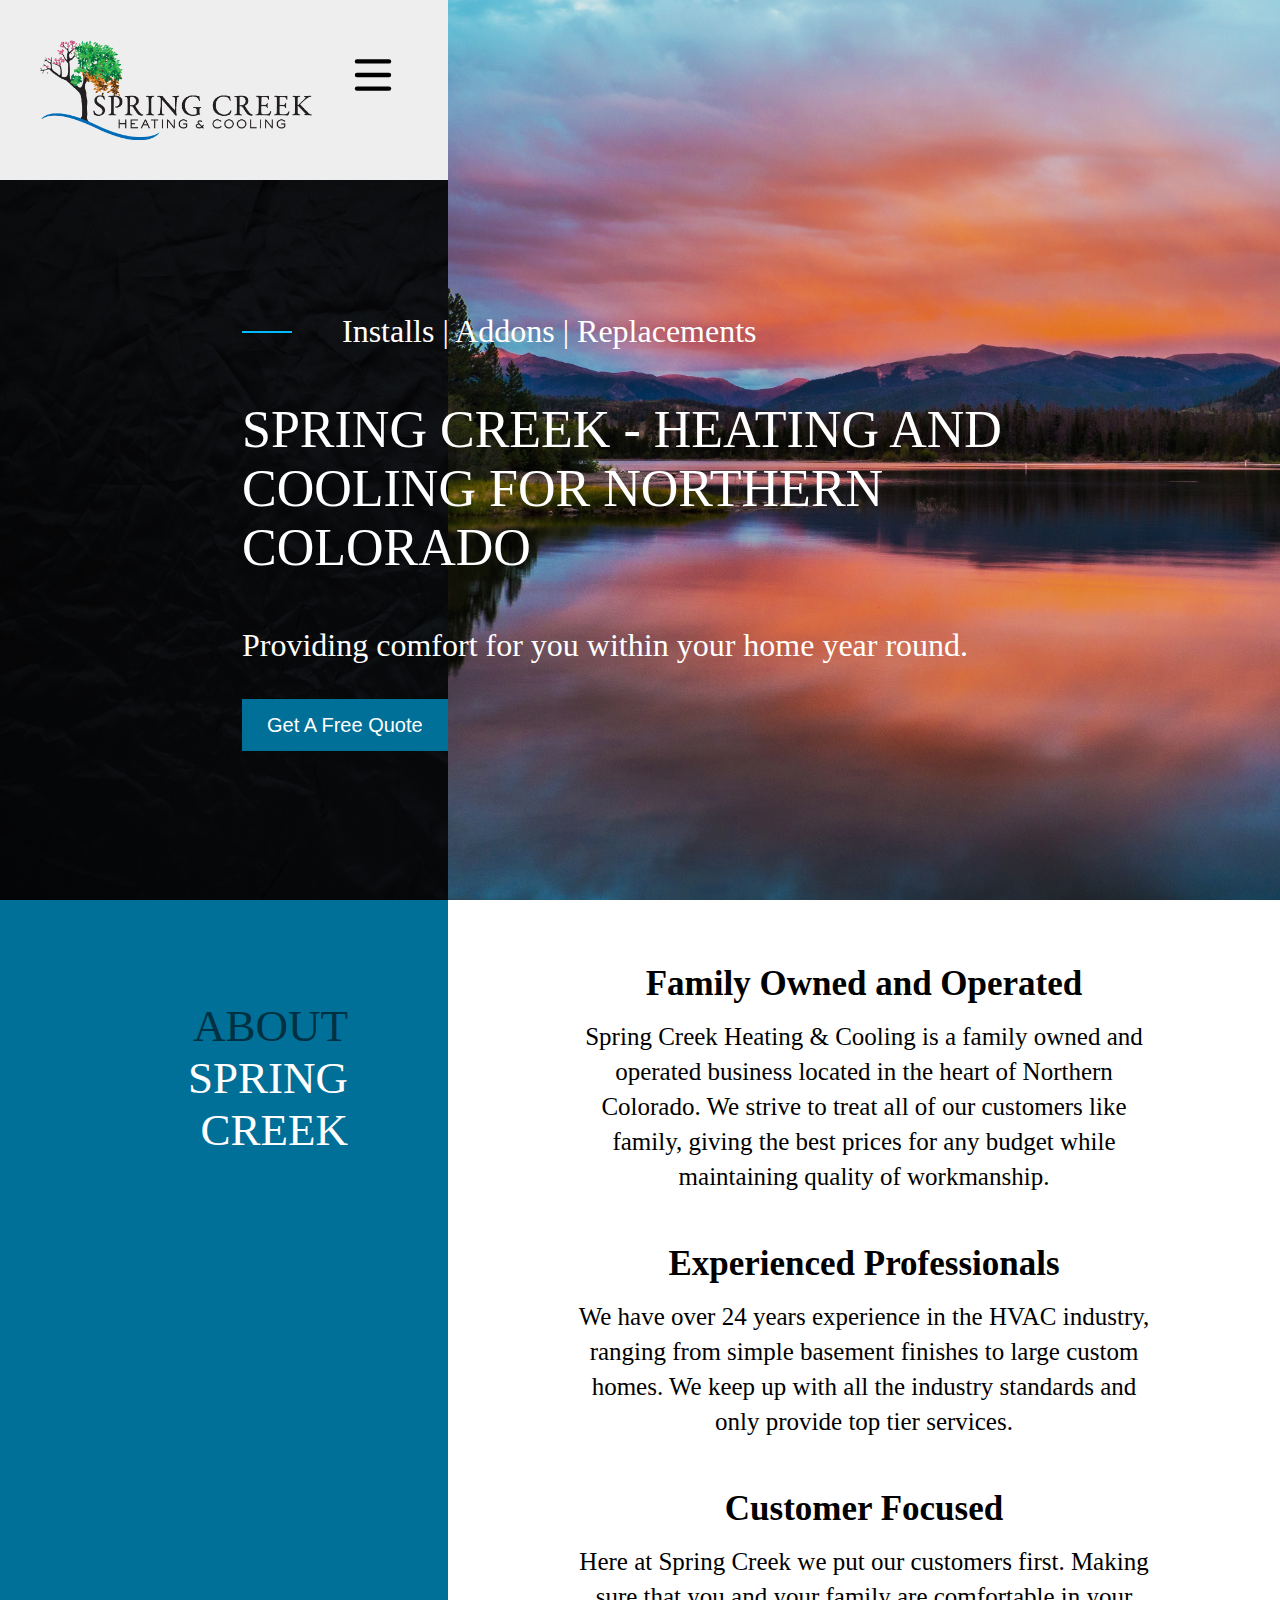
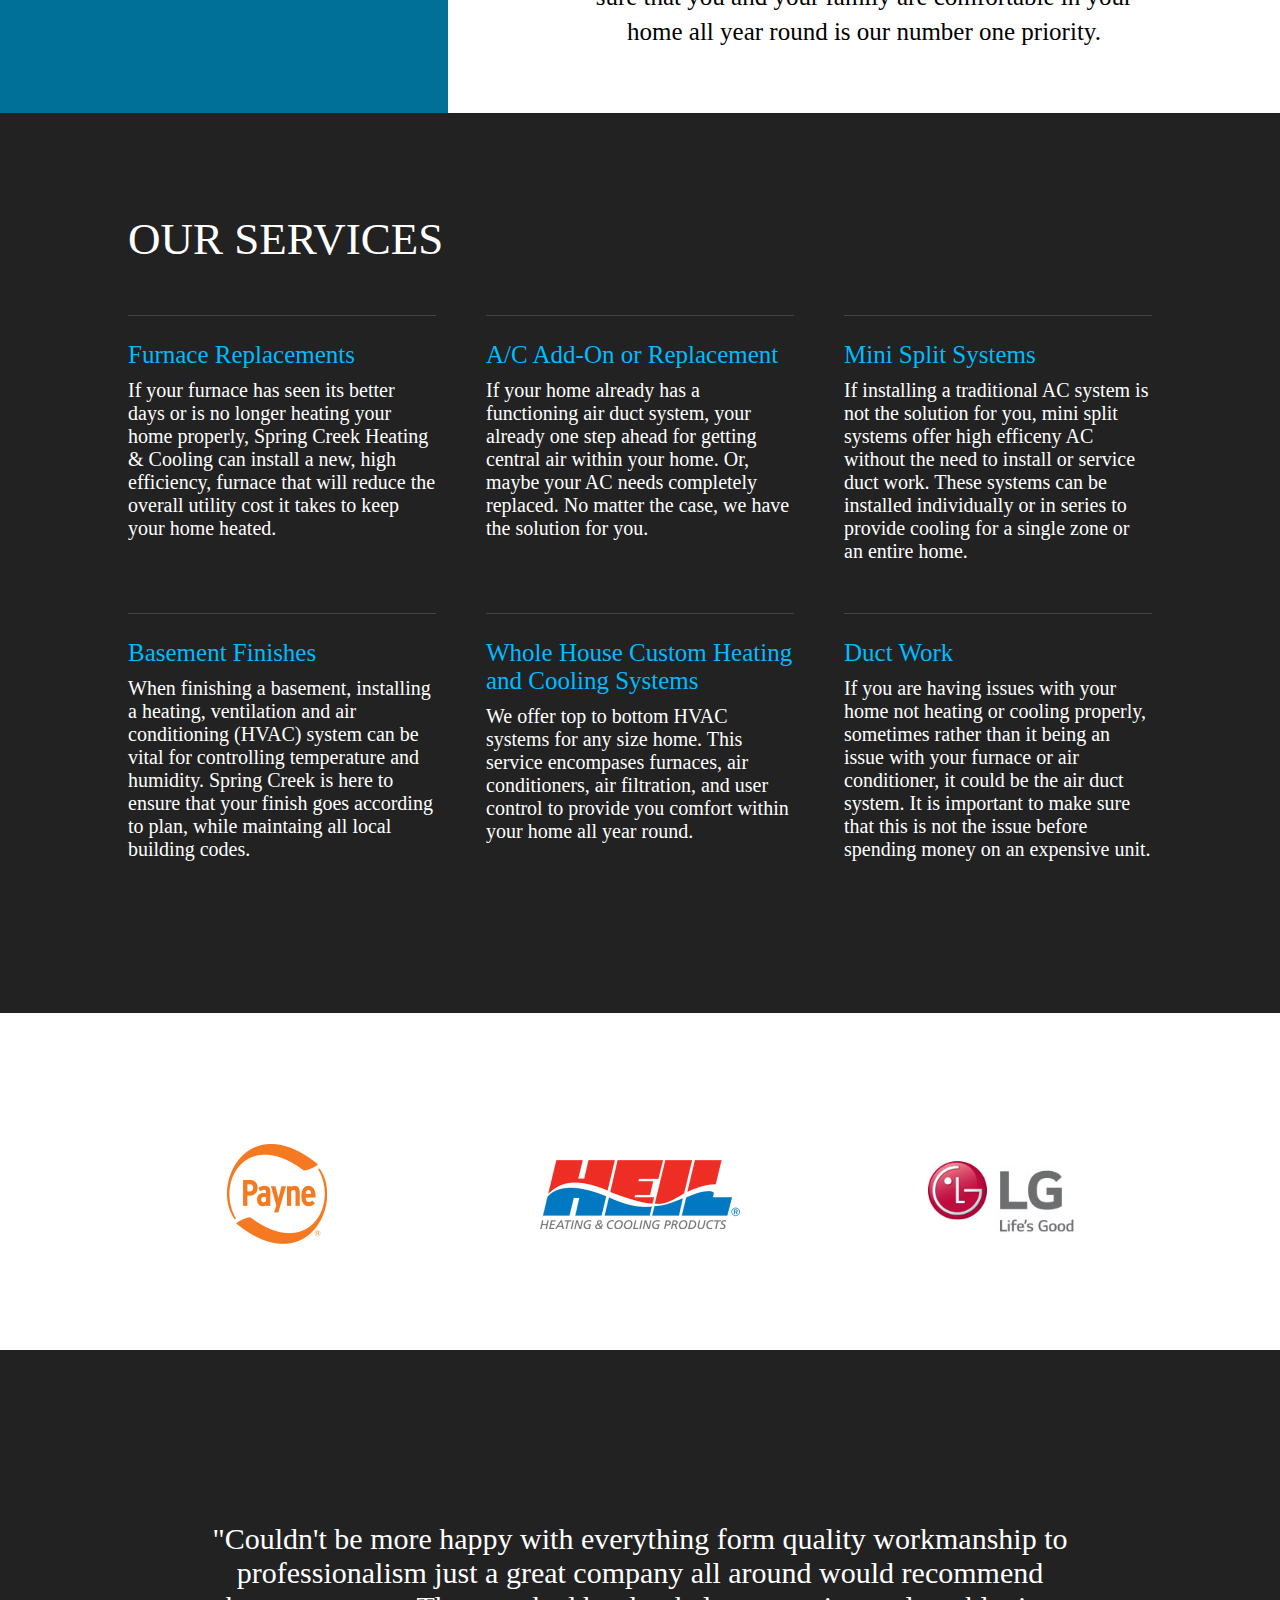
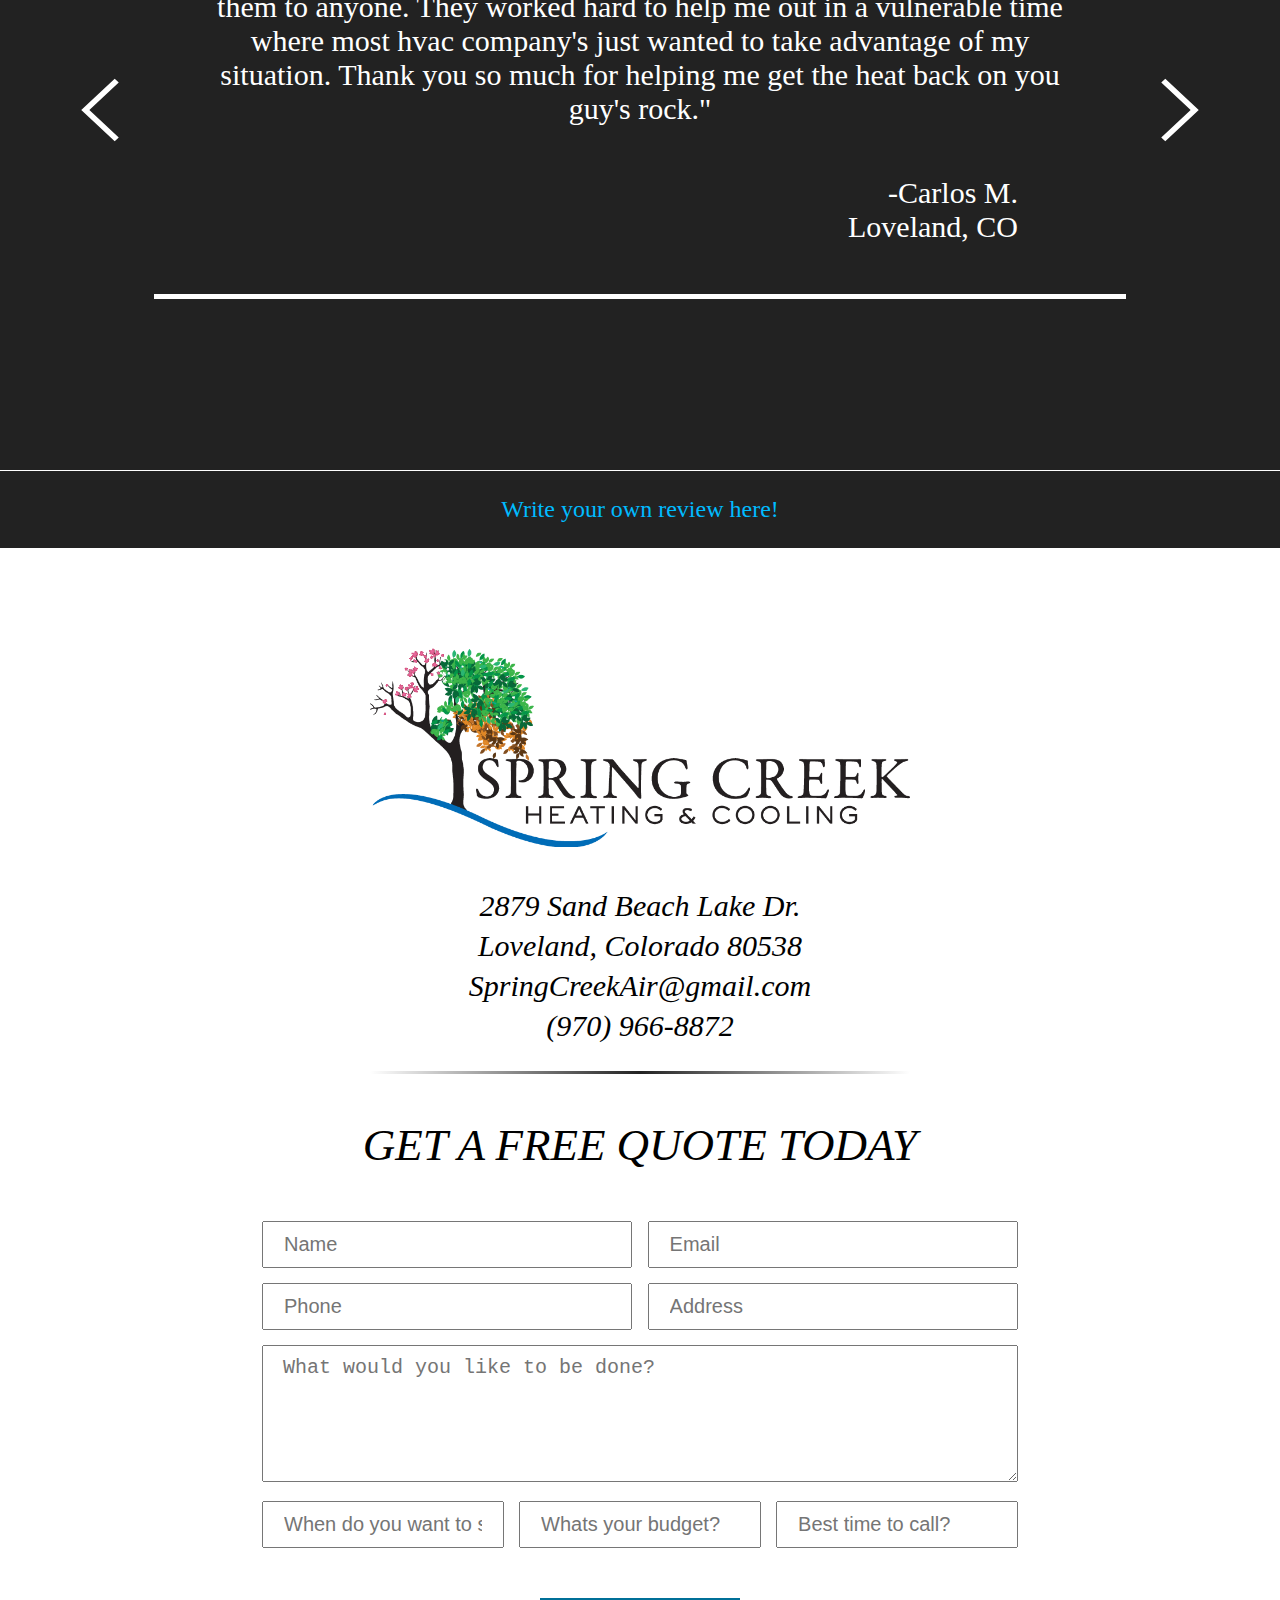
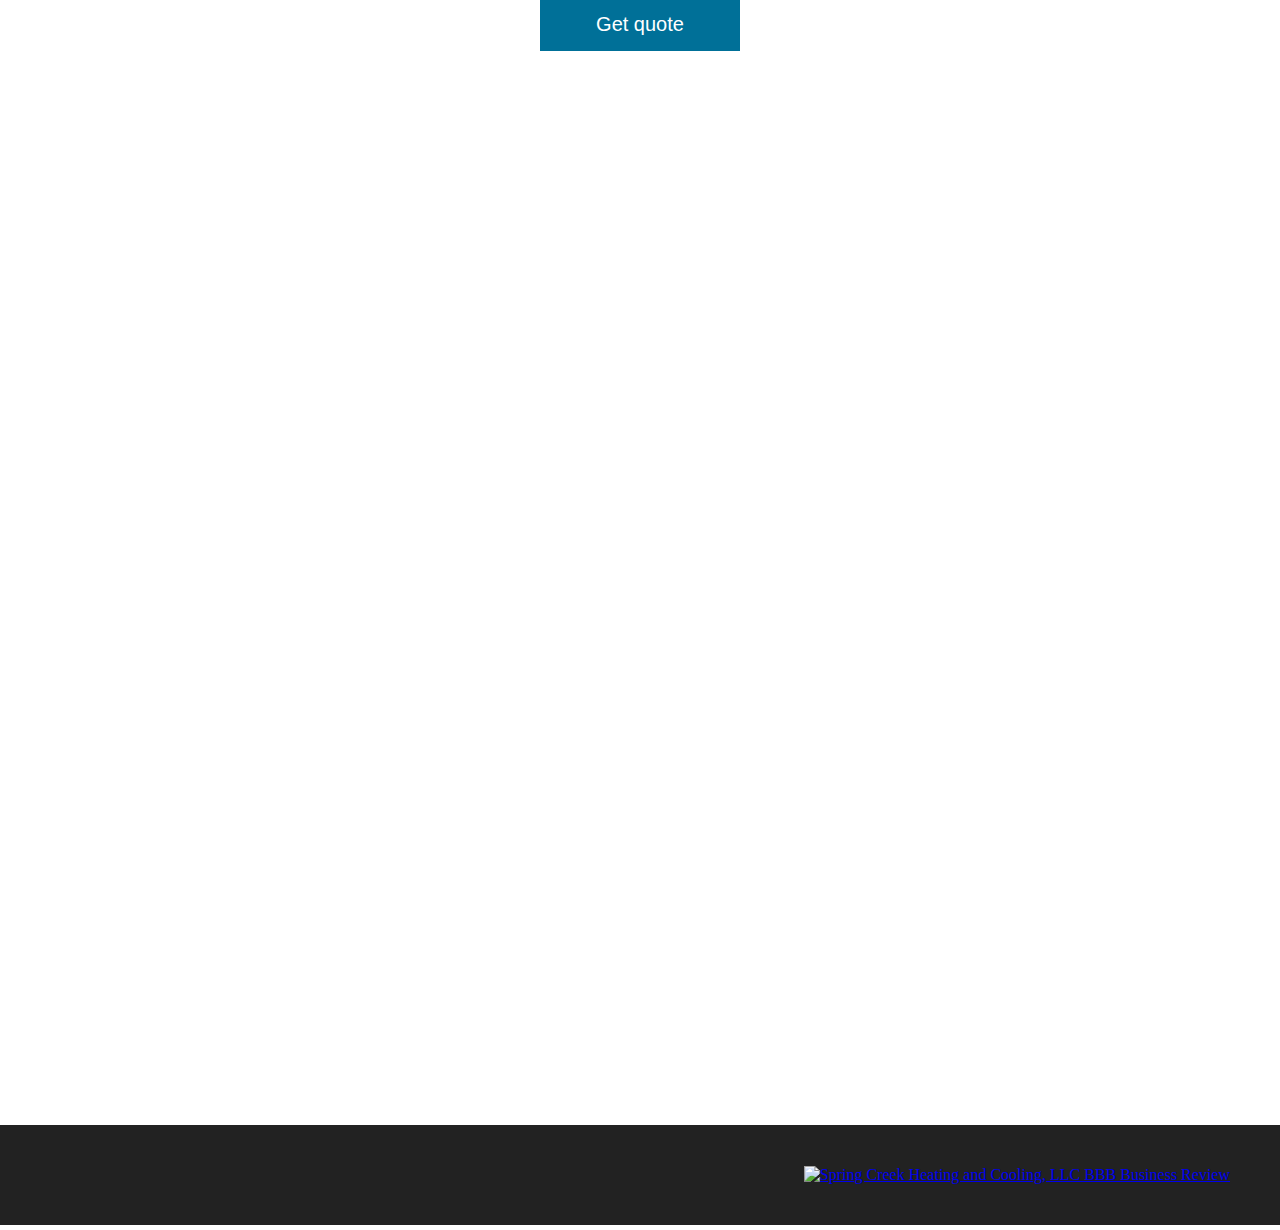
==== index.html @ 7a5340cf "initial commit" ====
<!DOCTYPE html>
<html lang="en">
<head>
    <meta charset="UTF-8">
    <meta http-equiv="X-UA-Compatible" content="IE=edge">
    <meta name="viewport" content="width=device-width, initial-scale=1.0">
    <title>Spring Creek HVAC Services</title>
    <link rel="stylesheet" href="main.css">
    <!-- Google Fonts -->
    <link rel="preconnect" href="https://fonts.googleapis.com">
    <link rel="preconnect" href="https://fonts.gstatic.com" crossorigin>
    <link href="https://fonts.googleapis.com/css2?family=Cormorant:wght@300;700&family=Estonia&display=swap" rel="stylesheet">
    <!-- jQuery -->
    <script src="https://cdnjs.cloudflare.com/ajax/libs/jquery/3.6.3/jquery.min.js" integrity="sha512-STof4xm1wgkfm7heWqFJVn58Hm3EtS31XFaagaa8VMReCXAkQnJZ+jEy8PCC/iT18dFy95WcExNHFTqLyp72eQ==" crossorigin="anonymous" referrerpolicy="no-referrer"></script>
</head>
<body>
    <div class="logo">
        <img src="img/schc_logo.png" alt="SCHC logo">
        <svg class="ham hamRotate ham4" viewBox="0 0 100 100" width="80" onclick="this.classList.toggle('active')">
            <path
                  class="line top"
                  d="m 70,33 h -40 c 0,0 -8.5,-0.149796 -8.5,8.5 0,8.649796 8.5,8.5 8.5,8.5 h 20 v -20" />
            <path
                  class="line middle"
                  d="m 70,50 h -40" />
            <path
                  class="line bottom"
                  d="m 30,67 h 40 c 0,0 8.5,0.149796 8.5,-8.5 0,-8.649796 -8.5,-8.5 -8.5,-8.5 h -20 v 20" />
        </svg>
    </div>
    <div class="home">
        <div class="left"></div>
        <div class="right">
            <div class="bg-overlay"></div>
        </div>
    </div>
    <div class="content-overlay">
        <div class="flex-blocker">
            <div class="row"><hr class="custom">Installs | Addons | Replacements</div>
            <div class="row">
                <!-- <div class="center-text">Northern Colorado Heating & Cooling Services</div> -->
                <div class="center-text">Spring Creek - Heating and Cooling for Northern Colorado</div>
            </div>
            <div class="row">
                Providing comfort for you within your home year round.
            </div>
            <div class="row">
                <div class="quote-but"><a href="#contact-ref">Get A Free Quote</a></div>
            </div>
        </div>
    </div>
    <div id="navigation" class="closed">
        <nav class="page-links">
            <ul>
                <li><a id="page-link" href="#about">about</a></li>
                <li><a class="page-link" href="#services">services</a></li>
                <li><a class="page-link" href="#contact">contact</a></li>
                <li><a class="page-link" href="#blog">blog</a></li>
            </ul>
        </nav>
        <nav class="contact-links">
            <ul>
                <li><a href="#"><img src="img/fb-icon.png" alt="facebook icon" id="fb-link"></a></li>
                <li><a href="#"><img src="img/twit-icon.png" alt="twitter icon" id="twit-link"></a></li>
                <li><a href="#"><img src="img/ig-icon.png" alt="instagram icon" id="ig-link"></a></li>
                <li><a href="#"><img src="img/email-icon.png" alt="email icon" id="email-link"></a></li>
                <li><a href="#"><img src="img/phone-icon.png" alt="phone icon" id="phone-link"></a></li>
            </ul>
        </nav>
    </div>
    <div class="about" id="about">
        <div class="about-left">
            <h2 class="section-title"><div class="darken">About</div> Spring Creek</h2>
        </div>
        <div class="about-right">
            <div class="about-content">
                <div>
                    <h2>Family Owned and Operated</h2>
                    <p>
                        Spring Creek Heating & Cooling is a family owned and operated business located in the heart of Northern Colorado. We strive
                        to treat all of our customers like family, giving the best prices for any budget while maintaining quality of workmanship.
                    </p>
                </div>
                <div>
                    <h2>Experienced Professionals</h2>
                    <p>
                        We have over 24 years experience in the HVAC industry, ranging from simple basement finishes to large custom homes. We keep
                        up with all the industry standards and only provide top tier services.
                    </p>
                </div>
                <div>
                    <h2>Customer Focused</h2>
                    <p>
                        Here at Spring Creek we put our customers first. Making sure that you and your family are comfortable in your home all
                        year round is our number one priority.
                    </p>
                </div>

            </div>
        </div>
    </div>
    <div class="services" id="services">
        <h2>Our Services</h2>
        <div class="service-grid">
            <div class="grid-item" id="s1">
                <h3>Furnace Replacements</h3>
                <p>If your furnace has seen its better days or is no longer heating your home properly, Spring Creek Heating & Cooling can install a new, high efficiency, furnace that will reduce the overall utility cost it takes to keep your home heated.</p>
            </div>
            <div class="grid-item" id="s2">
                <h3>A/C Add-On or Replacement</h3>
                <p>If your home already has a functioning air duct system, your already one step ahead for getting central air within your home. Or, maybe your AC needs completely replaced. No matter the case, we have the solution for you.</p>
            </div>
            <div class="grid-item" id="s3">
                <h3>Mini Split Systems</h3>
                <p>If installing a traditional AC system is not the solution for you, mini split systems offer high efficeny AC without the need to install or service duct work. These systems can be installed individually or in series to provide cooling for a single zone or an entire home.</p>
            </div>
            <div class="grid-item" id="s4">
                <h3>Basement Finishes</h3>
                <p>When finishing a basement, installing a heating, ventilation and air conditioning (HVAC) system can be vital for controlling temperature and humidity. Spring Creek is here to ensure that your finish goes according to plan, while maintaing all local building codes.</p>
            </div>
            <div class="grid-item" id="s5">
                <h3>Whole House Custom Heating and Cooling Systems</h3>
                <p>We offer top to bottom HVAC systems for any size home. This service encompases furnaces, air conditioners, air filtration, and user control to provide you comfort within your home all year round.</p>
            </div>
            <div class="grid-item" id="s6">
                <h3>Duct Work</h3>
                <p>If you are having issues with your home not heating or cooling properly, sometimes rather than it being an issue with your furnace or air conditioner, it could be the air duct system. It is important to make sure that this is not the issue before spending money on an expensive unit.</p>
            </div>
        </div>

        <!-- DARK OVERLAY -->
        <div class="dark-overlay"></div>

        <!-- SERVICE OVERLAY -->
        <div class="service-overlay" id="so1">
            <div class="back-but"><?xml version="1.0" ?><svg width="50px" fill="#fff" viewBox="0 0 32 32" xmlns="http://www.w3.org/2000/svg"><title/><g data-name="Layer 2" id="Layer_2"><path d="M31,16A15,15,0,1,1,16,1,15,15,0,0,1,31,16ZM3,16A13,13,0,1,0,16,3,13,13,0,0,0,3,16Z"/><path d="M19.87,10.41,14.29,16l5.58,5.59a1,1,0,0,1,0,1.41h0a1,1,0,0,1-1.41,0L12.1,16.64a.91.91,0,0,1,0-1.28L18.46,9a1,1,0,0,1,1.41,0h0A1,1,0,0,1,19.87,10.41Z"/></g></svg></div>
            <h3>Furnace Replacements</h3>
            <img class="service-img" height="250px" src="./img/furnace.png" alt="Furnace Icon">
            <h4>What Is A Furnace?</h4>
            <p>A furnace provides the primary source of heat within your home. Modern furnaces work by converting natural gas, propane, and electricity into heat. It is important that your furnace is operating at optimal capacity to save on utility cost and provide your home with the heat it needs throughout those cold winter months.</p>
            <h4>When Should You Replace Your Unit?</h4>
            <p>Replacing all or part of a heating and cooling system can be a big investment. When an older unit has continuous issues or shows signs of reduced energy efficiency, it could be more economical to upgrade your home comfort system. Spring Creek can help you diagnose your heating and cooling system with a furnace system that fits not only your needs but your budget as well!</p>
            <h4>Here are some reasons for replacing:</h4>
            <ul>
                <li>The cost of repairs is near 50% of the cost of a replacement</li>
                <li>The furance is not able to reach thermostat temperature</li>
                <li>The unit requires frequent repairs</li>
                <li>The furnace is more than 15 years old</li>
            </ul>
            <h4 class="back-but-2">Back to services</h4>
        </div>
        <div class="service-overlay" id="so2">
            <div class="back-but"><?xml version="1.0" ?><svg width="50px" fill="#fff" viewBox="0 0 32 32" xmlns="http://www.w3.org/2000/svg"><title/><g data-name="Layer 2" id="Layer_2"><path d="M31,16A15,15,0,1,1,16,1,15,15,0,0,1,31,16ZM3,16A13,13,0,1,0,16,3,13,13,0,0,0,3,16Z"/><path d="M19.87,10.41,14.29,16l5.58,5.59a1,1,0,0,1,0,1.41h0a1,1,0,0,1-1.41,0L12.1,16.64a.91.91,0,0,1,0-1.28L18.46,9a1,1,0,0,1,1.41,0h0A1,1,0,0,1,19.87,10.41Z"/></g></svg></div>
            <h3>A/C Add-On or Replacement</h3>
            <img class="service-img" height="200px" src="./img/fan.png" alt="AC Addon Icon">
            <h4>What is an air conditioner?</h4>
            <p>Air conditioners work by ventilating the air within your home to expel unwanted heat and keep the cool air within. It is important that you're AC is running well and that you have the correct size unit for your home.</p>
            <h4>Air Conditioner Add Ons</h4>
            <p>If you're lucky enough to already have an existing duct system running throughout your home, then adding central air is a much simpler and cheaper process. However, if your home doesn't have duct work we do provide those services too here.</p>
            <h4>Air Conditioner Replacements</h4>
            <p>If your AC is not preforming well (or at all), you may want to consider replacing it. Over time these units are prone to failure. Typically, air conditioners will last 10 - 15 years so keep that in mind if you are experiencing issues.</p>
            <h4 class="back-but-2">Back to services</h4>
        </div>
        <div class="service-overlay" id="so3">
            <div class="back-but"><?xml version="1.0" ?><svg width="50px" fill="#fff" viewBox="0 0 32 32" xmlns="http://www.w3.org/2000/svg"><title/><g data-name="Layer 2" id="Layer_2"><path d="M31,16A15,15,0,1,1,16,1,15,15,0,0,1,31,16ZM3,16A13,13,0,1,0,16,3,13,13,0,0,0,3,16Z"/><path d="M19.87,10.41,14.29,16l5.58,5.59a1,1,0,0,1,0,1.41h0a1,1,0,0,1-1.41,0L12.1,16.64a.91.91,0,0,1,0-1.28L18.46,9a1,1,0,0,1,1.41,0h0A1,1,0,0,1,19.87,10.41Z"/></g></svg></div>
            <h3>Mini Split Systems</h3>
            <img class="service-img" height="200px" src="./img/ac.png" alt="AC Addon Icon">
            <h4>What is a Mini Split?</h4>
            <p>A mini split air conditioner is a ductless AC unit that is usually mounted to the wall to control the temperature and humidity of an individual room. Although these systems can often cost as much as traditional air systems due to their high efficiency and seamless design, they provide high versatility and are often the more reasonable solution to air conditioning needs.</p>
            <h4>Advantages of Mini-Split</h4>
            <ul>
                <li>Individual zoning and cooling</li>
                <li>As many as five units connected to outdoor unit</li>
                <li>Easy to install</li>
                <li>Size and versatility</li>
                <li>Avoid energy loss associated with ducts</li>
            </ul>
            <h4>Things to keep in mind</h4>
            <ul>
                <li>Mini splits aren't always the right solution for your homes AC needs</li>
                <li>Correct sizing is important - oversized equipment can lead to waste of energy</li>
                <li>Always have a professional who knows what they are doing install the system</li>
            </ul>
            <h4 class="back-but-2">Back to services</h4>
        </div>
        <div class="service-overlay" id="so4">
            <div class="back-but"><?xml version="1.0" ?><svg width="50px" fill="#fff" viewBox="0 0 32 32" xmlns="http://www.w3.org/2000/svg"><title/><g data-name="Layer 2" id="Layer_2"><path d="M31,16A15,15,0,1,1,16,1,15,15,0,0,1,31,16ZM3,16A13,13,0,1,0,16,3,13,13,0,0,0,3,16Z"/><path d="M19.87,10.41,14.29,16l5.58,5.59a1,1,0,0,1,0,1.41h0a1,1,0,0,1-1.41,0L12.1,16.64a.91.91,0,0,1,0-1.28L18.46,9a1,1,0,0,1,1.41,0h0A1,1,0,0,1,19.87,10.41Z"/></g></svg></div>
            <h3>Basement Finishes</h3>
            <img class="service-img" height="200px" src="./img/basement.png" alt="Basement Finishes Icon">
            <h4>We love a good DIYer - but let us help!</h4>
            <p>Finishing your basement as a home owner can be a daunting task - let us help you out with the process. When finishing out your basement it is important to have an expert like, Spring Creek Heating and Cooling to make sure that the supply air's that are feeding to your basement area will not compromise your overall system. Making sure your equipment is sized properly is essential for total home comfort.</p>
            <h4>What we offer</h4>
            <ul>
                <li>Duct System Rework/Addition</li>
                <li>Seamless solution that ties into your floorplan</li>
                <li>A knowledge of local building codes and regulations</li>
                <li>Nessecary upgrades to your current HVAC to handle the additional load</li>
            </ul>
            <h4 class="back-but-2">Back to services</h4>
        </div>
        <div class="service-overlay" id="so5">
            <div class="back-but"><?xml version="1.0" ?><svg width="50px" fill="#fff" viewBox="0 0 32 32" xmlns="http://www.w3.org/2000/svg"><title/><g data-name="Layer 2" id="Layer_2"><path d="M31,16A15,15,0,1,1,16,1,15,15,0,0,1,31,16ZM3,16A13,13,0,1,0,16,3,13,13,0,0,0,3,16Z"/><path d="M19.87,10.41,14.29,16l5.58,5.59a1,1,0,0,1,0,1.41h0a1,1,0,0,1-1.41,0L12.1,16.64a.91.91,0,0,1,0-1.28L18.46,9a1,1,0,0,1,1.41,0h0A1,1,0,0,1,19.87,10.41Z"/></g></svg></div>
            <h3>Whole House Custom Heating & Cooling Systems</h3>
            <img class="service-img" height="200px" src="./img/hvac.png" alt="Custom HVAC Icon">
            <h4>Top Tier Custom Installs</h4>
            <p>If you're starting from scratch and building a new home, you are most likely starting to think about your HVAC system, which is the heart of your home. This is a fundamental system of a home and it's important that it's done right. Spring Creek Heating and Cooling can design and build a custom heating and air system to fit your specific needs.</p>
            <h4>Everything you need</h4>
            <p>Our whole house custom systems provide everything you need to get your house fully <span class="special">ventilated</span>, <span class="special">filtrated</span>, <span class="special">heated</span>, and <span class="special">cooled</span>. We will route and install all nessecary furnaces, air conditioners, duct work, and piping to ensure your HVAC keeps up with the needs of your household.</p>
            <h4>Additional Services Included</h4>
            <ul>
                <li>Service Work</li>
                <li>Humidification Control</li>
                <li>U/V Filtration</li>
            </ul>
            <h4 class="back-but-2">Back to services</h4>
        
        </div>
        <div class="service-overlay" id="so6">
            <div class="back-but"><?xml version="1.0" ?><svg width="50px" fill="#fff" viewBox="0 0 32 32" xmlns="http://www.w3.org/2000/svg"><title/><g data-name="Layer 2" id="Layer_2"><path d="M31,16A15,15,0,1,1,16,1,15,15,0,0,1,31,16ZM3,16A13,13,0,1,0,16,3,13,13,0,0,0,3,16Z"/><path d="M19.87,10.41,14.29,16l5.58,5.59a1,1,0,0,1,0,1.41h0a1,1,0,0,1-1.41,0L12.1,16.64a.91.91,0,0,1,0-1.28L18.46,9a1,1,0,0,1,1.41,0h0A1,1,0,0,1,19.87,10.41Z"/></g></svg></div>
            <h3>Duct Work</h3>
            <img class="service-img" height="200px" src="./img/ducts.png" alt="Duct Work Icon">
            <h4>Duct Work Repair</h4>
            <p>Duct work is an essential component to traditional HVAC systems. It ensures that each zone within your home recieves a sufficient amount of heat and/or air conditioning. If you're air ducts need repaired we are here to help.</p>
            <h4>Duct Work Installs</h4>
            <p>Maybe you are looking to install new duct work to an empty floorplan or just want to replace some old stuff. In any case, Spring Creek Heating and Air has the solution for you. Our duct work installs are seamlessly integrated into your home and are optimized to reduce as much energy loss as possible.</p>
            <h4 class="back-but-2">Back to services</h4>
        </div>
    </div>

    <div class="brands">
        <h2 class="brand-title">We Are Proud To Offer These Products</h2>
        <div class="brand-list">
            <div class="brand">
                <img src="./img/payne-logo.png" alt="Payne HVAC logo" width="100px">
            </div>
            <div class="brand">
                <img src="./img/heil-logo.png" alt="Heil HVAC logo" width="200px">
            </div>
            <div class="brand">
                <img src="./img/lg-logo2.jpg" alt="LG logo" width="150px">
            </div>
        </div>
    </div>

    <div class="reviews">
        <div class="review-up" onclick="changeReview(1)"><?xml version="1.0" ?><svg id="left-arrow" style="enable-background:new 0 0 512 512;" version="1.1" viewBox="0 0 512 512" width="100px" fill="#fff" xml:space="preserve" xmlns="http://www.w3.org/2000/svg" xmlns:xlink="http://www.w3.org/1999/xlink"><polygon points="352,115.4 331.3,96 160,256 331.3,416 352,396.7 201.5,256 "/></svg></div>
        <div class="review-down" onclick="changeReview(-1)"><?xml version="1.0" ?><svg id="right-arrow" style="enable-background:new 0 0 512 512;" version="1.1" viewBox="0 0 512 512" width="100px" fill="#fff" xml:space="preserve" xmlns="http://www.w3.org/2000/svg" xmlns:xlink="http://www.w3.org/1999/xlink"><polygon points="352,115.4 331.3,96 160,256 331.3,416 352,396.7 201.5,256 "/></svg></div>
        <div class="review-slide">
            <div class="review">
                "Couldn't be more happy with everything form quality workmanship to professionalism just a great company all around would recommend them to anyone. They worked hard to help me out in a vulnerable time where most hvac company's just wanted to take advantage of my situation. Thank you so much for helping me get the heat back on you guy's rock." 
            </div>
            <div class="review-person"><div class="darken4">-Carlos M.</div> <div class="darken4">Loveland, CO</div></div>
            <div class="custom-hr chr2"></div>
        </div>
        <div class="review-slide">
            <div class="review">
                "Very professional, always on time and did an excellent job. I would definitely recomment Spring Creek Heating and Cooling!!!" 
            </div>
            <div class="review-person"><div class="darken4">-Cathy R.</div> <div class="darken4">Loveland, CO</div></div>
            <div class="custom-hr chr2"></div>
        </div>
        <div class="review-slide">
            <div class="review">
                "Spring Creek Heating & Cooling took on a huge project in my home and did it very efficiently and was very affordable. They are very professional and friendly and the work was exceptional and of very high quality. I would recommend them to anyone. Great job! My home is now comfortable and my furnace and air conditioning unit is running more efficiently." 
            </div>
            <div class="review-person"><div class="darken4">-Joyce M.</div> <div class="darken4">Loveland, CO</div></div>
            <div class="custom-hr chr2"></div>
        </div>
    </div>
    <div class="reviews2">
        <a href="https://g.page/r/Cf4_CNPdr7O_EBE/review">Write your own review here!</a>
    </div>

    <div class="contact" id="contact">
        <div class="contact-left">
            <!-- <h2>Get a free quote today!</h2> -->
            <img src="img/schc_logo.png" alt="SCHC logo">
            <h2 class="c-info">2879 Sand Beach Lake Dr.</h2>
            <h2 class="c-info">Loveland, Colorado 80538</h2>
            <h2 class="c-info">SpringCreekAir@gmail.com</h2>
            <h2 class="c-info">(970) 966-8872</h2>
            <hr id="contact-ref">
            <h2 class="quote-head">Get a free quote today</h2>
            <form id="c-form" action="#">
                <div class="form-row">
                    <input type="text" placeholder="Name" />
                    <input type="text" placeholder="Email" />
                </div>
                <div class="form-row">
                    <input type="text" placeholder="Phone" />
                    <input type="text" placeholder="Address" />
                </div>
                <textarea name="what" id="what-id" cols="30" rows="5" placeholder="What would you like to be done?"></textarea>
                <div class="form-row form-row2">
                    <input type="text" placeholder="When do you want to start?" />
                    <input type="text" placeholder="Whats your budget?" />
                    <input type="text" placeholder="Best time to call?" />
                </div>
                <input type="submit" value="Get quote">
            </form>
            <br><br><br>
            <div id="map"></div>

        </div>
    </div>

    <div class="footer">
        <div class="bbb-logo">
            <a href="https://www.bbb.org/us/co/loveland/profile/heating-and-air-conditioning/spring-creek-heating-and-cooling-llc-0805-46106712/#sealclick" target="_blank" rel="nofollow"><img src="https://seal-wynco.bbb.org/seals/blue-seal-200-42-whitetxt-bbb-46106712.png" style="border: 0;" alt="Spring Creek Heating and Cooling, LLC BBB Business Review" /></a>
        </div>
    </div>

    <!-- Menu.JS -->
    <script src="menu.js"></script>
    <!-- Scroll.JS -->
    <script src="scroll.js"></script>

    <script>
        $(document).ready(() => {
            var top = $('#services').position().top;

            $('.grid-item').click((item) => {
                var id = item.currentTarget.id;
                var newTarget = id.slice(0, 1) + "o" + id.slice(1);
                $('#' + newTarget).css('left', '15vw');
                $('html, body').stop(true, false).animate({
                    scrollTop: top + 2
                }, 0);
                $('body').css('overflow-y', 'hidden');
                $('.dark-overlay').css('opacity','1');
                $('.grid-item').css('z-index', '200');

            })
            $('.back-but').click(() => {
                $('.service-overlay').css('left', '-100vw');
                $('body').css('overflow-y', 'scroll');
                $('.dark-overlay').css('opacity','0');
                $('.grid-item').css('z-index', '750');
            })
            $('.back-but-2').click(() => {
                $('.service-overlay').css('left', '-100vw');
                $('body').css('overflow-y', 'scroll');
                $('.dark-overlay').css('opacity','0');
                $('.grid-item').css('z-index', '750');
            })
            $('.dark-overlay').click(() => {
                $('.service-overlay').css('left', '-100vw');
                $('body').css('overflow-y', 'scroll');
                $('.dark-overlay').css('opacity','0');
                $('.grid-item').css('z-index', '750');
            })
        })
    </script>
    <script>
        var slideIndex = 1;
        showReviews(slideIndex);

        function changeReview(n) {
            showReviews(slideIndex += n);
        }

        function showReviews(n) {
            var i;
            var x = document.getElementsByClassName("review-slide");
            if (n > x.length) {slideIndex = 1};
            if (n < 1) {slideIndex = x.length};

            for (i = 0; i < x.length; i++) {
                x[i].style.display = "none";
            }

            x[slideIndex-1].style.display = "block";
        }
    </script>
    <script>
        function initMap() {
            // 40.421680564094686, -105.02029843114312
            const shop = { lat: 40.421680564094686, lng: -105.02029843114312 };

            var map = new google.maps.Map(document.getElementById('map'), {
                zoom: 14,
                center: shop,
            });

            const marker = new google.maps.Marker({
                position: shop,
                map: map,
            });
            
            window.initMap = initMap;
        }
    </script>

    <!-- Google Maps AIzaSyDtkIXo4JdAYBB2u-zdhwGFGL9uA6RcgUc -->
    <script defer src="https://maps.googleapis.com/maps/api/js?key=AIzaSyDtkIXo4JdAYBB2u-zdhwGFGL9uA6RcgUc&callback=initMap&v=weekly"></script>

    <!-- Google Reivews API -->
    <script>
        // fetch("https://mybusiness.googleapis.com/v4/accounts/{10070587268344868839}/locations/{locationId}/reviews")
        // .then((response) => response.json())
        // .then((json) => console.log(json));

        // https://mybusinessbusinessinformation.googleapis.com/v1/accounts/{accountId}/locations?readMask={commaSeparatedFieldsToRetrieve}

        fetch("https://mybusinessbusinessinformation.googleapis.com/v1/accounts/{10070587268344868839}/locations?readMask={commaSeparatedFieldsToRetrieve}")
        .then((response) => response.json())
        .then((json) => console.log(json));
    </script>
</body>
</html>
---- main.css ----
/* reset/globals */
* {
    margin: 0px;
    padding: 0px;
    box-sizing: border-box;
}
body::-webkit-scrollbar {
    width: 1em;
}
body::-webkit-scrollbar-track {
    /* box-shadow: inset 0px 0px 6px rgb(0, 112, 152); */
    background: #222;
}   
body::-webkit-scrollbar-thumb {
    background-color: #fff;
    box-shadow: inset 0px 0px 6px #222;
}

/* logo */
.logo {
    position: absolute;
    top: 0px;
    z-index: 100;
    padding: 25px 0px;
    background: #eee;
    width: 35%;
    height: 20vh;
    display: flex;
    align-items: center;
}
.logo img {
    height: 100px;
    padding-left: 40px;
}

/* hamburger icon */
.ham {
    cursor: pointer;
    -webkit-tap-highlight-color: transparent;
    transition: transform 400ms;
    -moz-user-select: none;
    -webkit-user-select: none;
    -ms-user-select: none;
    user-select: none;
    position: absolute;
    top: 35px;
    right: 35px;
}
.hamRotate.active {
    transform: rotate(45deg);
}
.hamRotate180.active {
    transform: rotate(180deg);
}
.line {
    fill:none;
    transition: stroke-dasharray 400ms, stroke-dashoffset 400ms;
    stroke:#000;
    stroke-width:5.5;
    stroke-linecap:round;
}
.ham4 .top {
    stroke-dasharray: 40 121;
}
.ham4 .bottom {
    stroke-dasharray: 40 121;
}
.ham4.active .top {
    stroke-dashoffset: -68px;
}
.ham4.active .bottom {
    stroke-dashoffset: -68px;
}

/* home */
.home {
    height: 100vh;
    width: 100%;
    display: flex;
    position: absolute;
    top: 0;
    left: 0;
}
.left {
    height: 100%;
    width: 35%;
    background: url('./img/dark.jpg');
    background-size: cover;
    background-repeat: no-repeat;
    background-position: center;
}
.right {
    height: 100%;
    width: 65%;
    background: url('./img/mountains.jpg');
    background-size: cover;
    background-repeat: no-repeat;
    background-position: center;
    position: relative;
}
.bg-overlay {
    height: 100%;
    width: 100%;
    background: rgba(0,0,0,.1);
    position: absolute;
    top: 0;
    right: 0;
}

/* content */
.content-overlay {
    position: relative;
    display: flex;
    justify-content: center;
    align-items: center;
    height: 100vh;
    padding-top: 150px;
}
.flex-blocker {
    width: 100%;
}
.row {
    color: white;
    width: 70%;
    margin: 50px auto;
    padding: 0px 50px;
    /* border: 1px solid red; */
}
.row:nth-child(1) {
    display: flex;
    align-items: center;
    font-size: 2em;
}
.custom {
    width: 50px;
    margin-right: 50px;
    height: 2px;
    background: rgb(0, 187, 255);
    border: none;
}
.center-text {
    font-size: 3.25em;
    text-transform: uppercase;
}
.row:nth-child(3) {
    font-size: 2em;
}
.quote-but a {
    text-decoration: none;
    color: white;
    background: rgb(0, 112, 152);
    font-size: 20px;
    font-weight: normal;
    font-family: Arial, Helvetica, sans-serif;
    padding: 15px 25px;
    transition: all .25s ease;
}
.quote-but a:hover {
    background: rgb(0, 49, 67);
}

/* navigation */
#navigation {
    height: 80vh;
    width: 35%;
    background: #111;
    position: absolute;
    top: 20vh;
    transition: all 1s ease;
}
.closed {
    margin-left: -35%;
    transition: all 1s ease;
}
.page-links {
    height: 90%;
    display: flex;
    justify-content: flex-start;
    align-items: center;
    padding-left: 50px;
}
.page-links ul {
    text-align: left;
    font-size: 35px;
    line-height: 75px;
    text-transform: uppercase;
    padding-right: 200px;
}
.page-links ul li a {
    box-sizing: border-box;
    transition: padding 1s ease;
    font-family: 'Cormorant', serif;
    font-weight: 300;

}
.page-links ul li a:hover {
    border-left: 3px solid white;
    padding-left: 25px;
    
}
.contact-links {
    height: 10%;
}
.contact-links ul {
    display: flex;
    justify-content: flex-end;
    align-items: center;
    height: 100%;
}
#fb-link, #twit-link, #ig-link, #email-link, #phone-link {
    height: 25px;
    width: 25px;
    margin-right: 25px;
}
#navigation nav ul {
    list-style-type: none;
}
#navigation nav ul li a {
    color: white;
    text-decoration: none;
}

/* about */
.about {
    min-height: 75vh;
    display: flex;
}
.about-left {
    min-height: 75vh;
    width: 35%;
    background: rgb(0, 112, 152);
    padding: 100px;
    text-transform: uppercase;
}
.section-title {
    color: white;
    font-size: 45px;
    font-weight: normal;
    text-align: right;
}
.darken {
    color: rgb(0, 49, 67);
}
.about-right {
    min-height: 75vh;
    width: 65%;
    padding: 5% 10%;
}
.about-content {
    text-align: center;
}
.about-content h2 {
    font-size: 35px;
}
.about-content div:not(:first-child) h2 {
    margin-top: 50px;
}
.about-content div p {
    margin-top: 15px;
    font-size: 25px;
    line-height: 35px;
}

/* services */
.services {
    min-height: 100vh;
    width: 100%;
    background: #222;
    padding: 100px 0px;
    /* font-family: Arial, Helvetica, sans-serif; */
    position: relative;
}
.services h2 {
    text-transform: uppercase;
    color: white;
    font-size: 45px;
    font-weight: normal;
    width: 80%;
    margin-left: auto;
    margin-right: auto;
    margin-bottom: 50px;
}
.service-grid {
    display: grid;
    grid-template-columns: 1fr 1fr 1fr;
    grid-template-rows: 1fr 1fr;
    width: 80%;
    margin-left: auto;
    margin-right: auto;
    gap: 50px;
}
.grid-item {
    text-align: left;
    /* margin: 25px; */
    border-top: 1px solid #444;
    /* margin: 25px; */
    transition: all .25s ease;
    z-index: 750;
}
.grid-item h3 {
    color: rgb(0, 187, 255);
    font-weight: normal;
    font-size: 25px;
    margin-top: 25px;
}
.service-overlay h3 {
    color: rgb(0, 187, 255);
    font-weight: normal;
    font-size: 25px;
}
.grid-item:hover {
    border-top: 1px solid white;
    cursor: pointer;
}
.grid-item p {
    margin-top: 10px;
    color: white;
    font-size: 20px;
}
.dark-overlay {
    background: rgba(0,0,0,.8);
    height: 100vh;
    width: 100%;
    position: absolute;
    top: 0;
    left: 0;
    opacity: 0;
    z-index: 500;
    transition: all .5s ease;
}
.service-overlay {
    background: #222;
    color: #fff;
    padding: 0px 0px 100px 0px;
    width: 70vw;
    overflow-y: scroll;
    position: fixed;
    height: 100vh;
    top: 0;
    left: -100vw;
    text-align: center;
    z-index: 1000;
    transition: all .5s ease;
}
.service-overlay::-webkit-scrollbar {
    width: 1em;
}
.service-overlay::-webkit-scrollbar-track {
    /* box-shadow: inset 0px 0px 6px rgb(0, 112, 152); */
}   
.service-overlay::-webkit-scrollbar-thumb {
    background-color: rgb(0, 187, 255);
    box-shadow: inset 0px 0px 6px #222;
}
.service-overlay h3 {
    font-size: 45px !important;
    background: rgb(0, 112, 152);
    color: #fff;
    margin-bottom: 25px;
    height: 140px;
    display: flex;
    align-items: center;
    justify-content: center;
    width: 100%;
    margin-left: auto;
    margin-right: auto;
}
.service-overlay h4 {
    font-size: 35px;
    font-weight: normal;
    color: rgb(0, 187, 255);
    text-transform: capitalize;
}
.service-overlay p {
    font-size: 25px;
    margin-top: 15px;
    width: 80%;
    margin-left: auto;
    margin-right: auto;
    line-height: 35px;
    margin-bottom: 50px;
}
.service-overlay ul {
    margin-top: 15px;
    font-size: 25px;
    list-style-type: disc;
    margin-bottom: 50px;
}
.service-overlay li {
    width: 70%;
    margin: 0 auto;
    padding: 0px 50px;
    margin-bottom: 15px;
    /* border-bottom: 1px solid white; */
}
.special {
    color: rgb(0, 187, 255);
}
.back-but {
    cursor: pointer;
    position: absolute;
    top: 70px;
    margin-top: -38px;
    left: 10px;
    height: 76px;
    width: 76px;
    display: flex;
    justify-content: center;
    align-items: center;
}
.back-but-2 {
    cursor: pointer;
    text-decoration: underline;
    margin-top: 100px;
}
.back-but svg {
    transition: all .25s ease;
}
.back-but:hover svg {
    fill: #222;
}
.back-but-2:hover {
    color: #fff;
}
.service-img {
    margin-bottom: 15px;
}

/* brands */
.brands {
    padding: 50px 0px;
    width: 100%;
}
.brand-title {
    font-size: 45px;
    /* font-weight: bolder; */
    /* text-transform: uppercase; */
    text-align: center;
    font-family: 'Gill Sans', 'Gill Sans MT', Calibri, 'Trebuchet MS', sans-serif;
    color: #444;
    display: none;
    font-weight: 500;
    width: 80%;
    margin-left: auto;
    margin-right: auto;
}
.brand-list {
    width: 90%;
    margin-left: auto;
    margin-right: auto;
    display: flex;
    justify-content: space-evenly;
    align-items: center;
    margin-top: 25px;
}
.brand {
    /* height: 150px; */
    box-sizing: initial;
    width: 20%;
    display: flex;
    justify-content: center;
    /* box-shadow: 2px 2px 5px black; */
    padding: 35px;
    background: white;
    /* border: 1px solid black; */
}


/* reviews */
.reviews {
    background: #222;
    padding: 100px;
    height: 80vh;
    display: flex;
    justify-content: center;
    align-items: center;
    position: relative;
}
.review::selection,
.review-person .darken4::selection {
    background: none; /* WebKit/Blink Browsers */
}
.review::-moz-selection,
.review-person .darken4::-moz-selection {
    background: none; /* Gecko Browsers */
}
#right-arrow {
    transform: rotate(180deg);
}
#left-arrow {
}
.review-up {
    position: absolute;
    height: 76px;
    top: 50%;
    margin-top: -38px;
    left: 50px;
    display: flex;
    align-items: center;
    justify-content: flex-start;
    color: white;
    font-size: 5em;
    cursor: pointer;
}
.review-down {
    position: absolute;
    height: 76px;
    top: 50%;
    margin-top: -38px;
    right: 50px;
    display: flex;
    align-items: center;
    justify-content: flex-end;
    color: white;
    font-size: 5em;
    cursor: pointer;

}
.review-slide {
    display: none;
}
.custom-hr {
    width: 90%;
    height: 5px;
    /* background: rgb(241, 104, 0); */
    background: #fff;
    border: none;
    margin-left: auto;
    margin-right: auto;
}
.chr1 {
    margin-bottom: 50px;
}
.chr2 {
    margin-top: 50px;
}
.review {
    color: white;
    text-align: center;
    width: 80%;
    font-size: 30px;
    margin: 0px auto;
    cursor: default;
}
.darken2 {
    color: rgb(241, 104, 0);
}
.darken3 {
    color: rgb(0, 187, 255);
}
.darken4 {
    /* color: #aaa; */
}
.review-person {
    color: white;
    font-size: 30px;
    margin: 50px auto 0px auto;
    width: 70%;
    text-align: right;
    cursor: default;
}
.reviews2 {
    background: #222;
    padding: 25px;
    text-align: center;
    border-top: 1px solid white;
}
.reviews2 a {
    /* text-transform: uppercase; */
    color: rgb(0, 187, 255);
    text-decoration: none;
    font-size: 1.5em;
}

/* contact */
.contact {
    min-height: 100vh;
    display: flex;
}
.contact-right {
    min-height: 100vh;
    width: 35%;
    background: rgb(0, 112, 152);
    padding: 100px;
}
.contact-right .section-title {
    text-align: right;
    text-transform: uppercase;
    text-align: left !important;
}
.contact-left {
    width: 100%;
    min-height: 100vh;
    text-align: center;
    padding: 100px;
}
.c-info {
    line-height: 40px;
}
.contact-left img {
    width: 50%;
    margin-left: auto;
    margin-right: auto;
    margin-bottom: 35px;
}
.contact-left h2 {
    font-weight: normal;
    font-size: 30px;
    font-style: italic;
}
.contact hr {
    margin: 25px 0px 45px 0px;
    width: 100%;
    height: 3px;
    background: linear-gradient(to right, #fff, #fff, #222, #fff, #fff);
    outline: none;
    border: none;
    margin-left: auto;
    margin-right: auto;

}
.quote-head {
    /* margin: 25px 0px; */
    text-transform: uppercase;
    font-size: 45px !important;
}
.contact-left form {
    margin-top: 50px;
}
.form-row {
    display: flex;
    width: 70%;
    margin: 0 auto 15px auto;
    justify-content: space-between;
}
.contact-left input {
    width: 49%;
    padding: 10px 20px;
    font-size: 20px;
    display: block;
}
.contact-left textarea {
    width: 70%;
    padding: 10px 20px;
    font-size: 20px;
    margin-bottom: 15px;
}
.form-row2 input {
    width: 32% !important;
}
.contact input[type="submit"] {
    margin-left: auto;
    margin-right: auto;
    width: 200px;
    margin-top: 50px;
    font-size: 20px;
    background: rgb(0, 112, 152);
    color: white;
    font-weight: normal;
    font-family: Arial, Helvetica, sans-serif;
    padding: 15px 25px;
    border: none;
    transition: all .25s ease;
}
.contact input[type="submit"]:hover {
    background: rgb(0, 49, 67);
    cursor: pointer;
}

/* Google Maps */
#map {
    height: 80vh;
    width: 80%;
    margin: 100px auto;
}

.footer {
    height: 10vh;
    background: #222;
    width: 100%;
    padding: 50px;
    display: flex;
    justify-content: flex-end;
    align-items: center;
}
.bbb-logo {
    
}
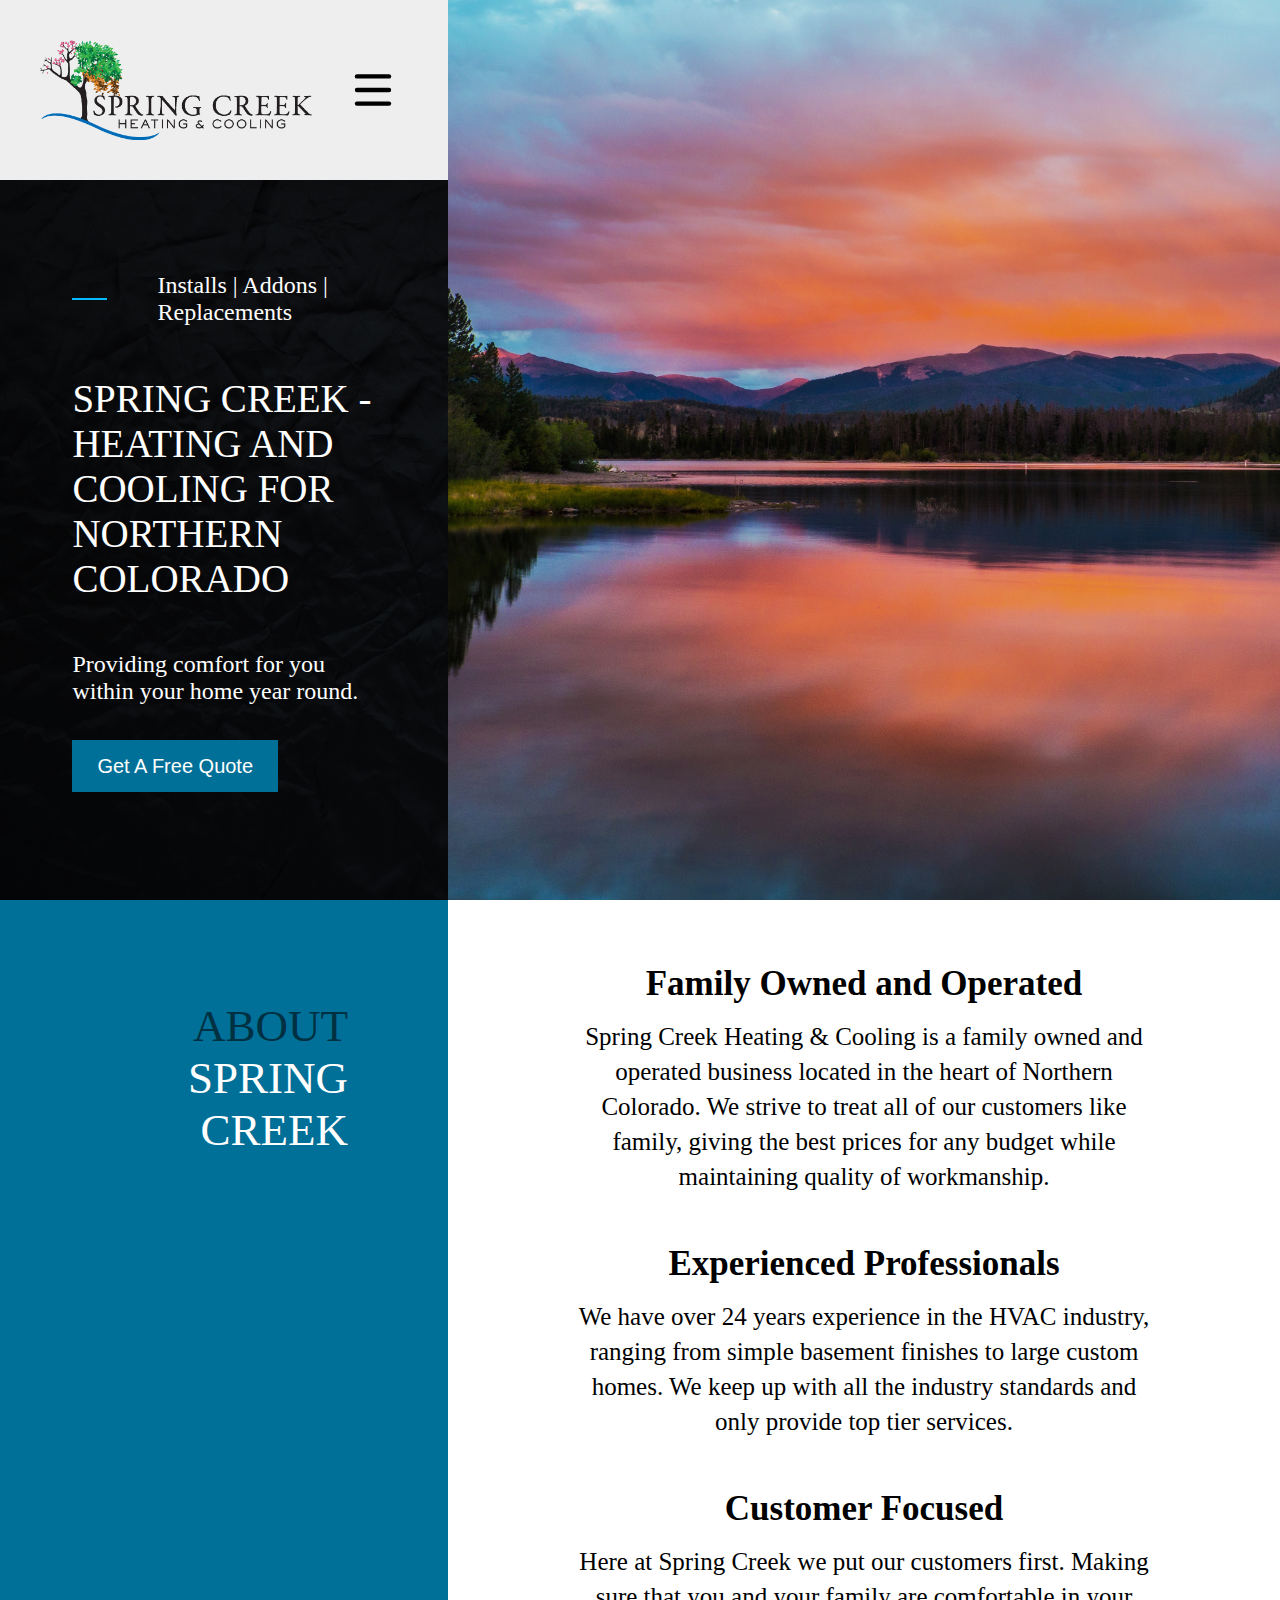
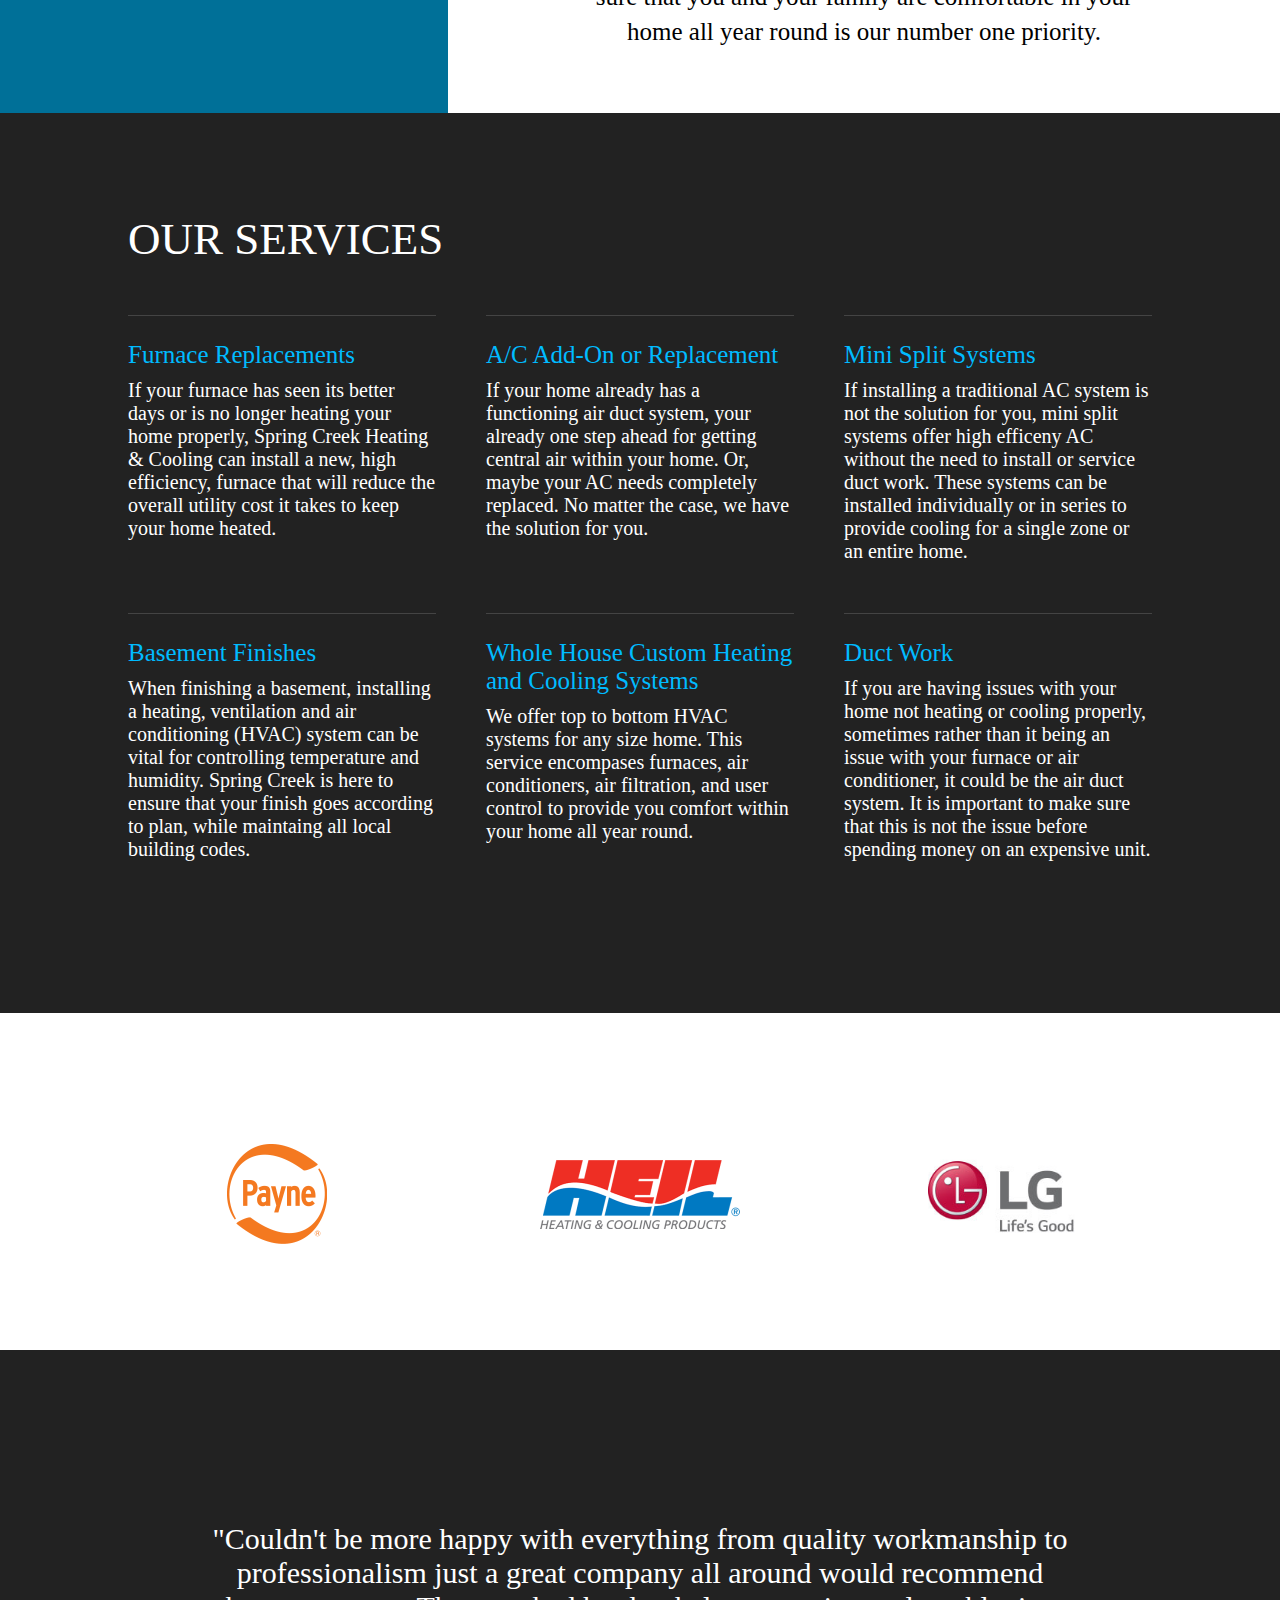
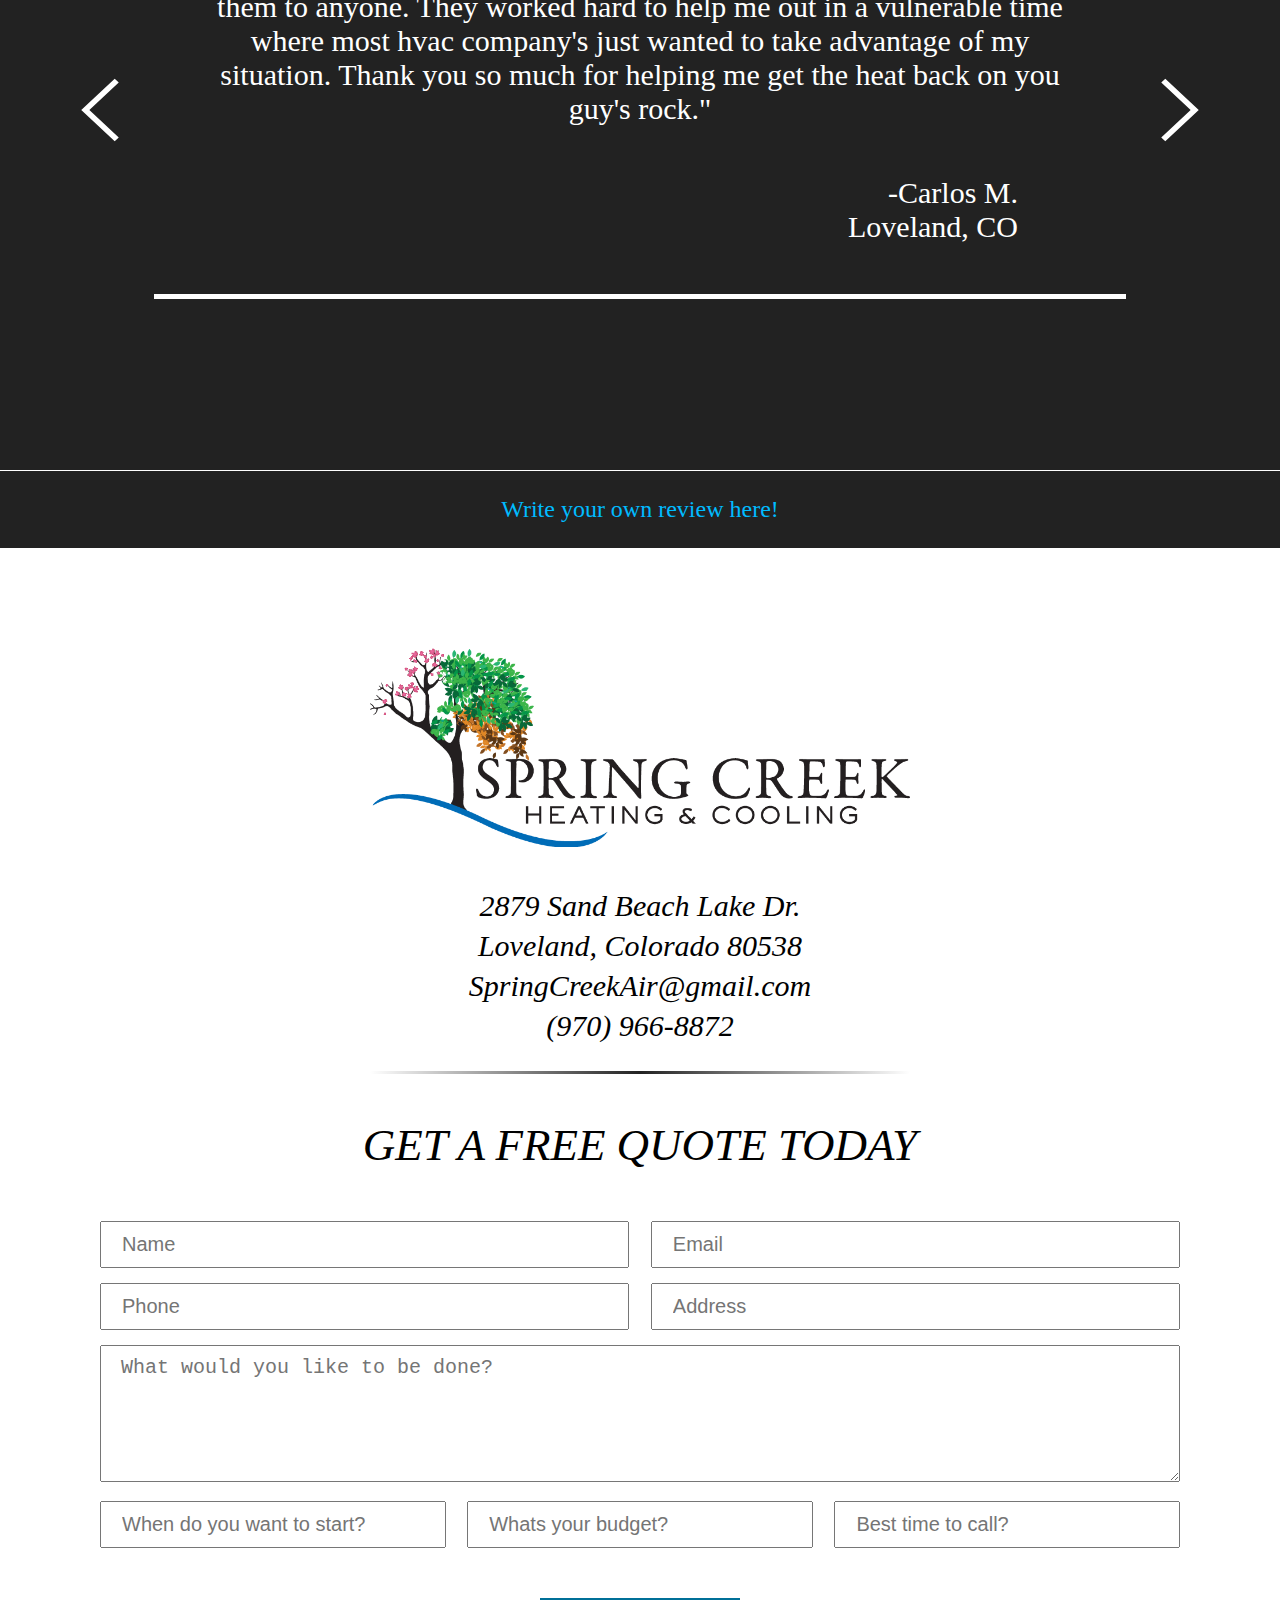
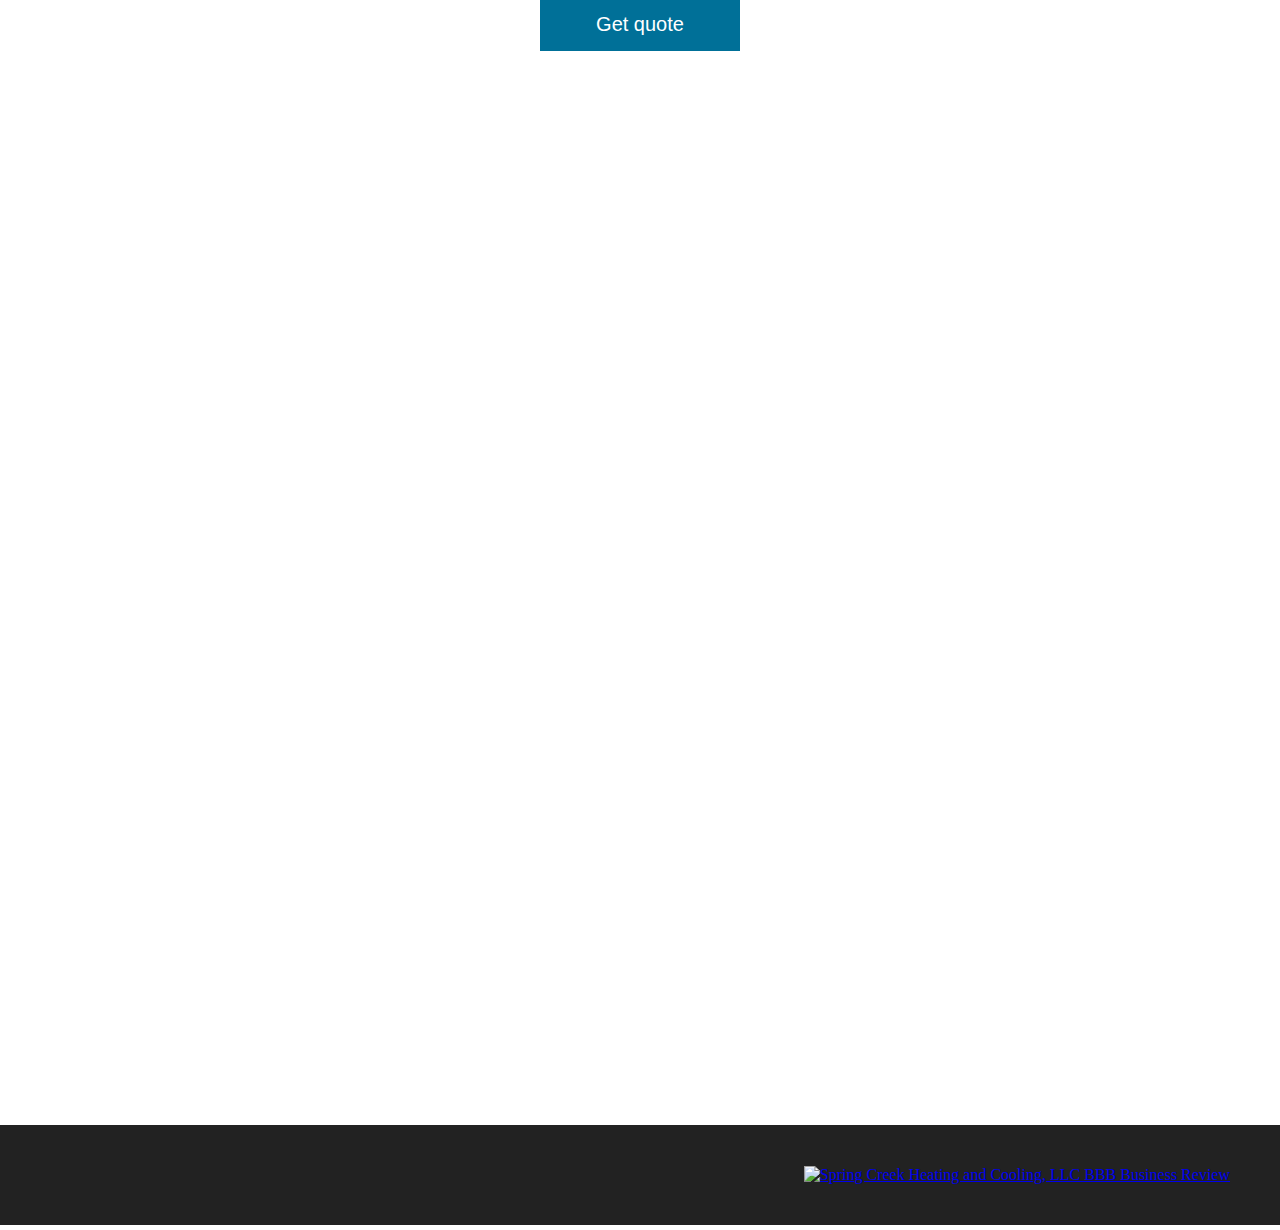
==== commit a9b6c789: "finished mobile" ====
--- a/index.html
+++ b/index.html
@@ -36,12 +36,12 @@
     </div>
     <div class="content-overlay">
         <div class="flex-blocker">
-            <div class="row"><hr class="custom">Installs | Addons | Replacements</div>
+            <div class="row iar"><hr class="custom">Installs | Addons | Replacements</div>
             <div class="row">
                 <!-- <div class="center-text">Northern Colorado Heating & Cooling Services</div> -->
                 <div class="center-text">Spring Creek - Heating and Cooling for Northern Colorado</div>
             </div>
-            <div class="row">
+            <div class="row lrow">
                 Providing comfort for you within your home year round.
             </div>
             <div class="row">
@@ -100,7 +100,7 @@
         </div>
     </div>
     <div class="services" id="services">
-        <h2>Our Services</h2>
+        <h2 class="services-title">Our Services</h2>
         <div class="service-grid">
             <div class="grid-item" id="s1">
                 <h3>Furnace Replacements</h3>
@@ -247,7 +247,7 @@
         <div class="review-down" onclick="changeReview(-1)"><?xml version="1.0" ?><svg id="right-arrow" style="enable-background:new 0 0 512 512;" version="1.1" viewBox="0 0 512 512" width="100px" fill="#fff" xml:space="preserve" xmlns="http://www.w3.org/2000/svg" xmlns:xlink="http://www.w3.org/1999/xlink"><polygon points="352,115.4 331.3,96 160,256 331.3,416 352,396.7 201.5,256 "/></svg></div>
         <div class="review-slide">
             <div class="review">
-                "Couldn't be more happy with everything form quality workmanship to professionalism just a great company all around would recommend them to anyone. They worked hard to help me out in a vulnerable time where most hvac company's just wanted to take advantage of my situation. Thank you so much for helping me get the heat back on you guy's rock." 
+                "Couldn't be more happy with everything from quality workmanship to professionalism just a great company all around would recommend them to anyone. They worked hard to help me out in a vulnerable time where most hvac company's just wanted to take advantage of my situation. Thank you so much for helping me get the heat back on you guy's rock." 
             </div>
             <div class="review-person"><div class="darken4">-Carlos M.</div> <div class="darken4">Loveland, CO</div></div>
             <div class="custom-hr chr2"></div>
@@ -316,13 +316,46 @@
     <script src="scroll.js"></script>
 
     <script>
+        function detectMob() {
+            const toMatch = [
+                /Android/i,
+                /webOS/i,
+                /iPhone/i,
+                /iPad/i,
+                /iPod/i,
+                /BlackBerry/i,
+                /Windows Phone/i
+            ];
+            
+            
+            return toMatch.some((toMatchItem) => {
+                return navigator.userAgent.match(toMatchItem);
+            });
+        }
+
         $(document).ready(() => {
             var top = $('#services').position().top;
+            var fullMenu = window.matchMedia("(max-width: 1500px)");
+
+            $(window).resize(() => {
+                $('.service-overlay').css('left','-100vw');
+                $('body').css('overflow-y', 'scroll');
+                $('.dark-overlay').css('opacity','0');
+                $('.grid-item').css('z-index', '750');
+            });
 
             $('.grid-item').click((item) => {
+                // if(detectMob() === true) {
+                //     document.documentElement.requestFullscreen()
+                // }
+
                 var id = item.currentTarget.id;
                 var newTarget = id.slice(0, 1) + "o" + id.slice(1);
-                $('#' + newTarget).css('left', '15vw');
+                if(fullMenu.matches) {
+                    $('#' + newTarget).css('left', '0vw');
+                } else {
+                    $('#' + newTarget).css('left', '15vw');
+                }
                 $('html, body').stop(true, false).animate({
                     scrollTop: top + 2
                 }, 0);
@@ -336,12 +369,14 @@
                 $('body').css('overflow-y', 'scroll');
                 $('.dark-overlay').css('opacity','0');
                 $('.grid-item').css('z-index', '750');
+                // document.exitFullscreen();
             })
             $('.back-but-2').click(() => {
                 $('.service-overlay').css('left', '-100vw');
                 $('body').css('overflow-y', 'scroll');
                 $('.dark-overlay').css('opacity','0');
                 $('.grid-item').css('z-index', '750');
+                // document.exitFullscreen();
             })
             $('.dark-overlay').click(() => {
                 $('.service-overlay').css('left', '-100vw');
--- a/main.css
+++ b/main.css
@@ -3,6 +3,9 @@
     margin: 0px;
     padding: 0px;
     box-sizing: border-box;
+}
+html, body {
+    overflow-x: hidden !important;
 }
 body::-webkit-scrollbar {
     width: 1em;
@@ -43,7 +46,7 @@
     -ms-user-select: none;
     user-select: none;
     position: absolute;
-    top: 35px;
+    top: 50px;
     right: 35px;
 }
 .hamRotate.active {
@@ -115,13 +118,15 @@
     align-items: center;
     height: 100vh;
     padding-top: 150px;
+    width: 35%;
+    font-size: .75em;
 }
 .flex-blocker {
     width: 100%;
 }
 .row {
     color: white;
-    width: 70%;
+    width: 90%;
     margin: 50px auto;
     padding: 0px 50px;
     /* border: 1px solid red; */
@@ -685,4 +690,247 @@
 }
 .bbb-logo {
     
+}
+
+/* Media */
+/* XL */
+@media only screen and (max-width: 1500px) {
+    .contact-left textarea {
+        width: 100%;
+    }
+    .form-row {
+        width: 100%;
+    }
+    .service-overlay {
+        width: 100vw;
+        left: -100vw;
+    }
+}
+/* Large */
+@media only screen and (max-width: 1200px) {
+    .left {
+        width: 100%;
+    }
+    .right {
+        display: none;
+    }
+    .content-overlay {
+        width: 100%;
+    }
+    .logo {
+        width: 100%; 
+    }
+    .logo img {
+        padding-left: 100px;
+    }
+    .ham {
+        right: 100px;
+    }
+    .about {
+        display: block;
+    }
+    .about-left {
+        width: 100%;
+        min-height: auto;
+        padding: 50px;
+    }
+    .section-title {
+        text-align: center;
+        display: flex;
+        justify-content: center;
+    }
+    .section-title div {
+        margin-right: 12px;
+        /* color: white; */
+    }
+    .about-right {
+        width: 100%;
+    }
+    .about-right .about-content div {
+        margin: 50px 0px
+    }
+    .about-content {
+        text-align: center;
+        width: 100%;
+    }
+    .service-grid {
+        grid-template-columns: 1fr 1fr;
+        grid-template-rows: 1fr 1fr 1fr;
+    }
+}
+
+/* Medium */
+@media only screen and (max-width: 1000px) {
+    .logo img {
+        height: 80px;
+        padding-left: 25px;
+    }
+    .ham {
+        height: 70px;
+        top: 65px;
+        right: 25px;
+    }
+    #navigation {
+        width: 75%;
+    }
+    .closed {
+        margin-left: -75%;
+    }
+    .section-title {
+        display: block;
+    }
+    .section-title div {
+        margin-bottom: 15px;
+    }
+    .contact-left img {
+        width: 80%;
+    }
+    .form-row2 {
+        display: block !important;
+    }
+    .form-row2 input {
+        width: 100% !important;
+
+    }
+    .form-row2 input:nth-child(2) {
+        margin: 15px 0px;
+    }
+    .quote-head {
+        font-size: 2em !important;
+    }
+    #map {
+        width: 100% !important;
+    }
+}
+
+/* Small */
+@media only screen and (max-width: 800px) {
+    .custom {
+        display: none;
+    }
+    .row {
+        width: 100%;
+        padding: 0 25px;
+        text-align: center;
+    }
+    .iar {
+        font-size: 20px !important;
+        display: flex;
+        justify-content: center;
+        padding: 0px 5px;
+    }
+    .lrow {
+        font-size: 25px !important
+    }
+    .center-text {
+        font-size: 30px;
+        text-align: center;
+    }
+    .about-left {
+        padding: 50px 5%;
+    }
+    .section-title {
+        font-size: 40px;
+    }
+    .about-right {
+        padding: 0px 5%;
+    }
+    .about-right .about-content h2 {
+        font-size: 25px !important;
+    }
+    .about-right .about-content p {
+        font-size: 20px !important;
+    }
+    .services-title {
+        font-size: 40px;
+    }
+    .services h2 {
+        width: 100%;
+        text-align: center;
+    }
+    .service-grid {
+        width: 90%;
+        margin-left: auto;
+        margin-right: auto;
+        grid-template-columns: 1fr;
+        grid-template-rows: 1fr 1fr 1fr 1fr;
+        gap: 25px;
+    }
+    .service-overlay {
+        height: 100vh !important;
+        top: auto;
+        bottom: 0;
+    }
+
+    .back-but {
+        width: 35px;
+    }
+    .service-overlay h3 {
+        font-size: 25px !important;
+    }
+    .service-overlay h4 {
+        font-size: 25px !important;
+    }
+    .service-overlay p {
+        font-size: 20px !important;
+    }
+    .service-overlay li {
+        font-size: 20px !important;
+    }
+    .service-img {
+        height: 100px;
+    }
+    .grid-item {
+        border: none;
+        text-align: center;
+    }
+    .grid-item:hover {
+        border: none;
+    }
+    .brand-list {
+        display: block;
+        text-align: center;
+    }
+    .brand {
+        margin-left: auto;
+        margin-right: auto;
+    }
+    #left-arrow,
+    #right-arrow {
+        height: 40px;
+    }
+    .review-up {
+        left: -25px;
+    }
+    .review-down {
+        right: -25px;
+    }
+    .reviews {
+        padding: 75px 15px 50px 15px;
+        height: auto;
+    }
+    .review {
+        font-size: 15px;
+    }
+    .review-person {
+        font-size: 1.25em;
+    }
+    .custom-hr {
+        display: none;
+    }
+    .contact-left {
+        padding: 100px 25px;
+    }
+    .contact-left img {
+        width: 90%;
+    }
+    .c-info {
+        font-size: 25px !important;
+    }
+    /* .bbb-logo img {
+        height: 25px;
+    } */
+    .footer {
+        justify-content: center;
+    }
 }